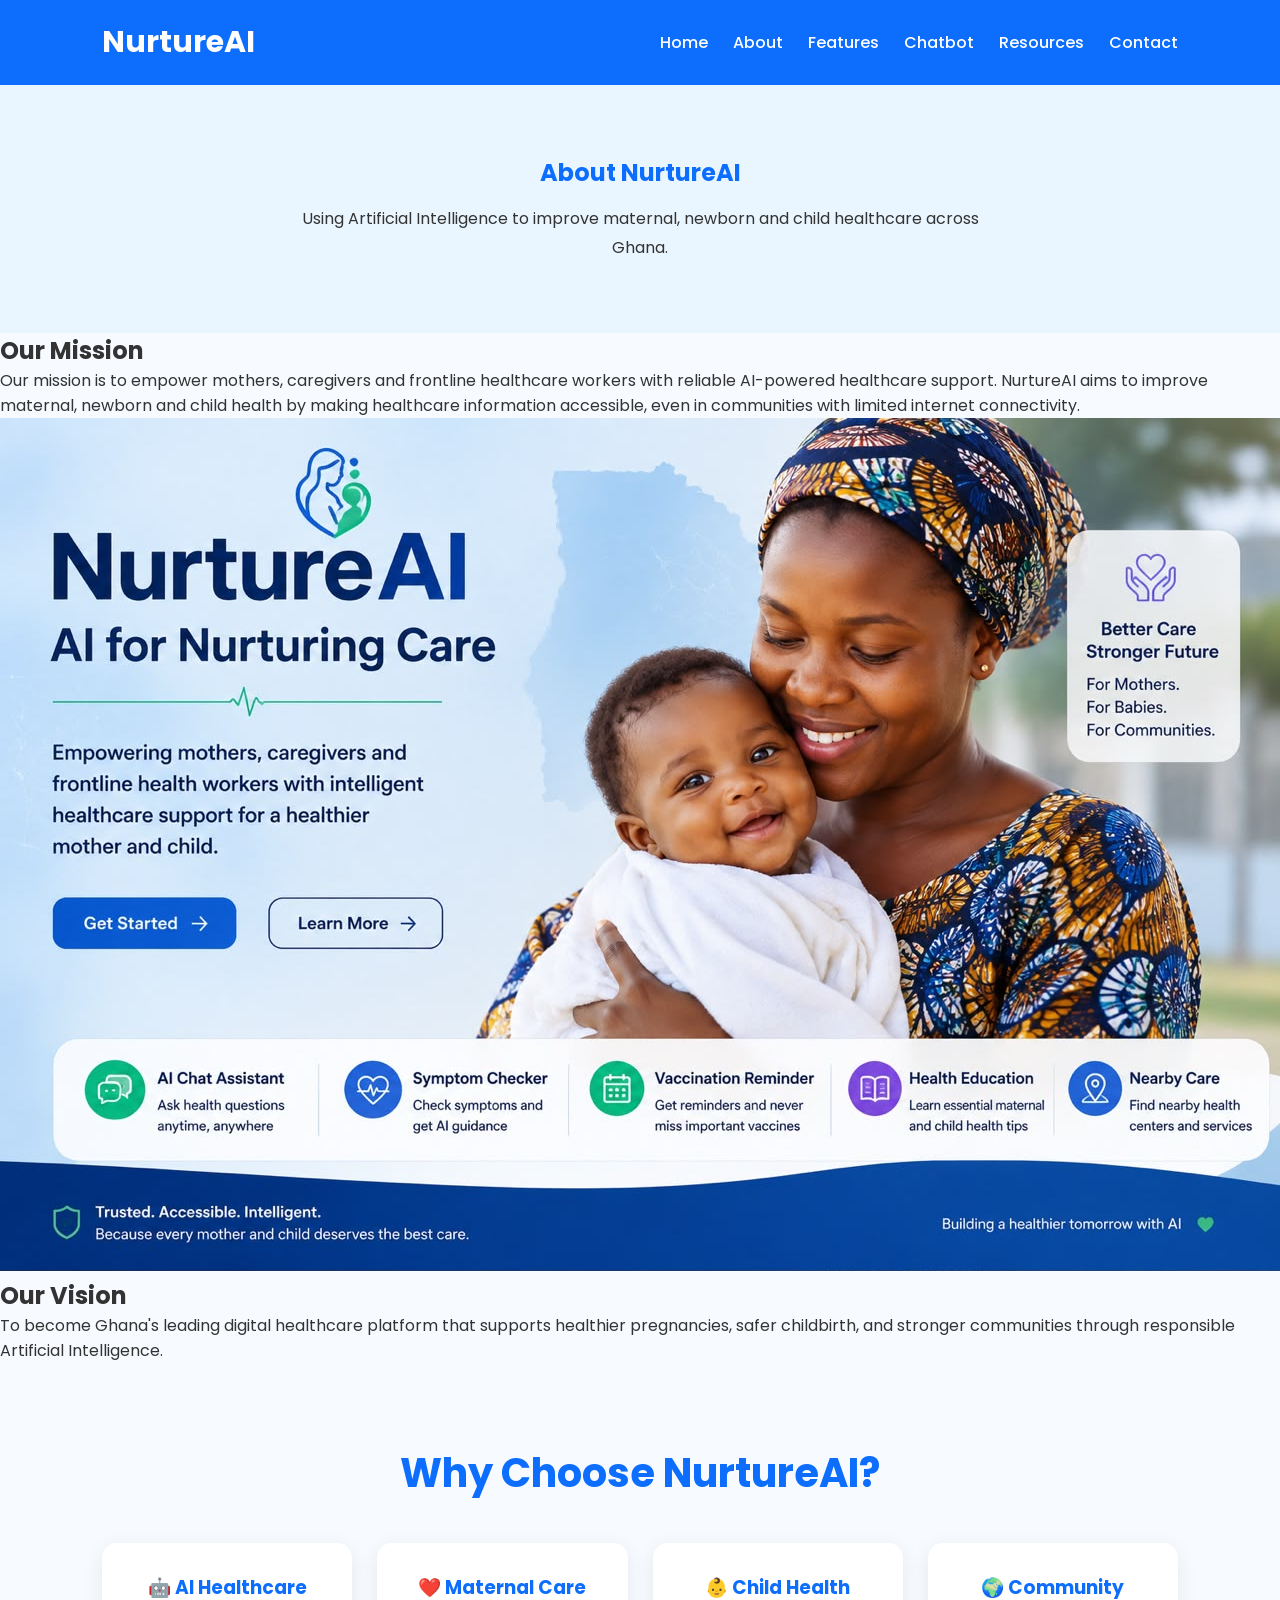
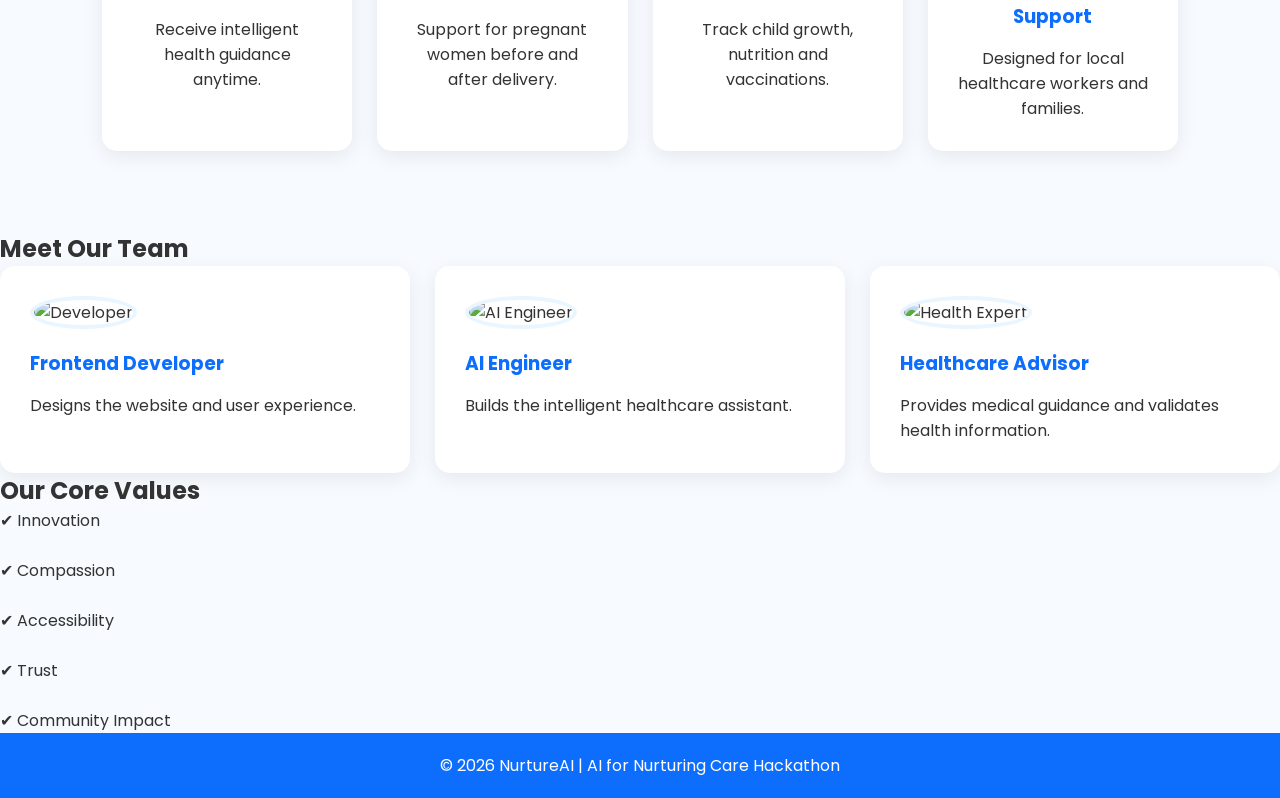
==== index.html @ 90b8b0dd "Added changes" ====
<!DOCTYPE html>
<html lang="en">
<head>
    <meta charset="UTF-8">
    <meta name="viewport" content="width=device-width, initial-scale=1.0">
    <title>About | NurtureAI</title>

    <link rel="stylesheet" href="src/style.css">

    <link href="https://fonts.googleapis.com/css2?family=Poppins:wght@300;400;500;600;700&display=swap" rel="stylesheet">
</head>
<body>

<!-- Navigation -->

<header>

<nav class="navbar">

<h2 class="logo">NurtureAI</h2>

<ul class="nav-links">

<li><a href="index.html">Home</a></li>

<li><a href="about.html">About</a></li>

<li><a href="features.html">Features</a></li>

<li><a href="chatbot.html">Chatbot</a></li>

<li><a href="resources.html">Resources</a></li>

<li><a href="contact.html">Contact</a></li>

</ul>

</nav>

</header>

<!-- About Hero -->

<section class="page-header">

<h1>About NurtureAI</h1>

<p>
Using Artificial Intelligence to improve maternal, newborn and child healthcare across Ghana.
</p>

</section>

<!-- Mission -->

<section class="about-section">

<div class="about-text">

<h2>Our Mission</h2>

<p>

Our mission is to empower mothers, caregivers and frontline healthcare workers with reliable AI-powered healthcare support. NurtureAI aims to improve maternal, newborn and child health by making healthcare information accessible, even in communities with limited internet connectivity.

</p>

</div>

<div class="about-image">

<img src="images/WhatsApp Image 2026-07-20 at 6.28.37 AM.jpeg" alt="Mother and Child">

</div>

</section>

<!-- Vision -->

<section class="vision">

<h2>Our Vision</h2>

<p>

To become Ghana's leading digital healthcare platform that supports healthier pregnancies, safer childbirth, and stronger communities through responsible Artificial Intelligence.

</p>

</section>

<!-- Why Choose Us -->

<section class="features">

<h2>Why Choose NurtureAI?</h2>

<div class="cards">

<div class="card">

<h3>🤖 AI Healthcare</h3>

<p>

Receive intelligent health guidance anytime.

</p>

</div>

<div class="card">

<h3>❤️ Maternal Care</h3>

<p>

Support for pregnant women before and after delivery.

</p>

</div>

<div class="card">

<h3>👶 Child Health</h3>

<p>

Track child growth, nutrition and vaccinations.

</p>

</div>

<div class="card">

<h3>🌍 Community Support</h3>

<p>

Designed for local healthcare workers and families.

</p>

</div>

</div>

</section>

<!-- Team -->

<section class="team">

<h2>Meet Our Team</h2>

<div class="cards">

<div class="card">

<img src="" alt="Developer">

<h3>Frontend Developer</h3>

<p>

Designs the website and user experience.

</p>

</div>

<div class="card">

<img src="https://www.bing.com/images/search?view=detailV2&ccid=FNyYFHBV&id=0F99AB3AADC8ADB2030F560928BC452201100017&thid=OIP.FNyYFHBVsvAvljDUfpL-tAHaEO&mediaurl=https%3a%2f%2fwww.unite.ai%2fwp-content%2fuploads%2f2024%2f06%2fAI-Powered-Nursing.webp&cdnurl=https%3a%2f%2fth.bing.com%2fth%2fid%2fR.14dc98147055b2f02f9630d47e92feb4%3frik%3dFwAQASJFvCgJVg%26pid%3dImgRaw%26r%3d0&exph=1024&expw=1792&q=ai+engineer+healthcare&FORM=IRPRST&ck=BD6B82BA70E4E9B3D295F89E0765CD13&selectedIndex=6&itb=0" alt="AI Engineer">

<h3>AI Engineer</h3>

<p>

Builds the intelligent healthcare assistant.

</p>

</div>

<div class="card">

<img src="https://www.bing.com/images/search?view=detailV2&ccid=n5Lc4nn0&id=396B6CF4A0BA7ADDEF1F40DF42CCE9F536EE0CC7&thid=OIP.n5Lc4nn0mrzGhxLcD5w-VwHaE7&mediaurl=https%3a%2f%2fimg.freepik.com%2fpremium-photo%2fportraying-healthcare-expert-generative-ai_94628-9630.jpg&cdnurl=https%3a%2f%2fth.bing.com%2fth%2fid%2fR.9f92dce279f49abcc68712dc0f9c3e57%3frik%3dxwzuNvXpzELfQA%26pid%3dImgRaw%26r%3d0&exph=417&expw=626&q=healthcare+expert&FORM=IRPRST&ck=716ADE1155582107BFFACB94996918D9&selectedIndex=2&itb=0" alt="Health Expert">

<h3>Healthcare Advisor</h3>

<p>

Provides medical guidance and validates health information.

</p>

</div>

</div>

</section>

<!-- Values -->

<section class="vision">

<h2>Our Core Values</h2>

<p>

✔ Innovation<br><br>

✔ Compassion<br><br>

✔ Accessibility<br><br>

✔ Trust<br><br>

✔ Community Impact

</p>

</section>

<!-- Footer -->

<footer>

<p>

© 2026 NurtureAI | AI for Nurturing Care Hackathon

</p>

</footer>

</body>
</html>
---- src/style.css ----
/* Reset */

*{
    margin:0;
    padding:0;
    box-sizing:border-box;
}

body{

    font-family:'Poppins',sans-serif;
    background:#f7fbff;
    color:#333;
}

/* Navigation */

header{

    background:#0D6EFD;
    padding:20px 8%;
}

.navbar{

    display:flex;
    justify-content:space-between;
    align-items:center;
}

.logo{

    color:white;
    font-size:30px;
    font-weight:700;
}

.nav-links{

    display:flex;
    list-style:none;
}

.nav-links li{

    margin-left:25px;
}

.nav-links a{

    color:white;
    text-decoration:none;
    font-weight:500;
    transition:.3s;
}

.nav-links a:hover{

    color:#FFD54F;
}

/* Hero */

.hero{

    display:flex;
    justify-content:space-between;
    align-items:center;

    padding:80px 8%;

    flex-wrap:wrap;
}

.hero-text{

    flex:1;
}

.hero-text h1{

    font-size:50px;
    color:#0D6EFD;

    margin-bottom:20px;
}

.hero-text p{

    font-size:18px;

    line-height:1.8;

    margin-bottom:30px;
}

.btn{

    display:inline-block;

    background:#0D6EFD;

    color:white;

    padding:15px 35px;

    border-radius:8px;

    text-decoration:none;

    transition:.3s;
}

.btn:hover{

    background:#0056d6;
}

.hero-image{

    flex:1;

    text-align:center;
}

.hero-image img{

    width:90%;

    max-width:500px;
}

/* Features */

.features{

    padding:80px 8%;
    text-align:center;
}

.features h2{

    font-size:40px;

    color:#0D6EFD;

    margin-bottom:40px;
}

.cards{

    display:grid;

    grid-template-columns:repeat(auto-fit,minmax(250px,1fr));

    gap:25px;
}

.card{

    background:white;

    padding:30px;

    border-radius:15px;

    box-shadow:0 5px 20px rgba(0,0,0,.08);

    transition:.3s;
}

.card:hover{

    transform:translateY(-8px);
}

.card h3{

    margin-bottom:15px;

    color:#0D6EFD;
}

/* About */

.about{

    padding:80px 8%;

    text-align:center;

    background:#EAF6FF;
}
.about-image{
    flex:10;
    text-align: center;
}



.about h2{

    color:#0D6EFD;

    margin-bottom:20px;
}

.about p{

    max-width:800px;

    margin:auto;

    line-height:1.8;
}

/* Footer */

footer{

    background:#0D6EFD;

    color:white;

    text-align:center;

    padding:20px;
}

/* Responsive */

@media(max-width:768px){

.hero{

flex-direction:column;

text-align:center;

}

.hero-text{

margin-bottom:40px;

}

.hero-text h1{

font-size:36px;

}

.navbar{

flex-direction:column;

}

.nav-links{

margin-top:20px;

flex-direction:column;

text-align:center;

}

.nav-links li{

margin:10px 0;

}

}



/* Page Header */

.page-header{
    text-align:center;
    padding:70px 10%;
    background:#EAF6FF;
}

.page-header h1,
.page-header h2{
    color:#0D6EFD;
    margin-bottom:15px;
}

.page-header p{
    max-width:700px;
    margin:auto;
    line-height:1.8;
}

/* Feature Images */

.card img{
    width:90px;
    height:90px;
    object-fit:cover;
    border-radius:50%;
    margin-bottom:20px;
    border:4px solid #EAF6FF;
}


/* Chatbot */

.chat-container{

width:80%;
max-width:700px;
margin:40px auto;
text-align:center;

}

.chat-image{
    flex: 10;
    text-align: center;
}

#chatbox{

height:300px;
border:1px solid #ddd;
padding:20px;
overflow-y:auto;
background:#f7fbff;
border-radius:10px;

}

.bot{

background:#EAF6FF;
padding:10px;
border-radius:8px;
margin-bottom:15px;

}

.user{

background:#0D6EFD;
color:white;
padding:10px;
border-radius:8px;
margin:15px 0;

}

.input-area{

display:flex;
margin-top:20px;

}

.input-area input{

flex:1;
padding:12px;
font-size:16px;

}

.input-area button{

padding:12px 20px;
background:#0D6EFD;
color:white;
border:none;
cursor:pointer;

}


/* Resources Page */

.resources{

padding:60px 8%;

text-align:center;

}

.resources h1{

color:#0D6EFD;

margin-bottom:15px;

}

.resources p{

margin-bottom:40px;

}

.resource-cards{

display:grid;

grid-template-columns:repeat(auto-fit,minmax(250px,1fr));

gap:25px;

}

.resource-card{

background:white;

padding:25px;

border-radius:15px;

box-shadow:0 5px 15px rgba(0,0,0,0.1);

transition:0.3s;

}

.resource-card:hover{

transform:translateY(-8px);

}

.resource-card img{

width:90px;

height:90px;

border-radius:50%;

margin-bottom:15px;

object-fit:cover;

}

.resource-card h3{

color:#0D6EFD;

margin-bottom:10px;

}

.resource-card p{

line-height:1.6;

}



/* Symptom Checker */

.checker{

width:80%;
max-width:700px;
margin:40px auto;
padding:30px;

background:#ffffff;

border-radius:10px;

box-shadow:0 0 10px rgba(0,0,0,.1);

}

.checker h1{

text-align:center;

color:#0D6EFD;

margin-bottom:20px;

}

.checker p{

text-align:center;

margin-bottom:20px;

}

.checker label{

display:block;

margin:15px 0;

font-size:18px;

}

.checker button{

padding:12px 25px;

background:#0D6EFD;

color:white;

border:none;

border-radius:6px;

cursor:pointer;

font-size:16px;

}

.checker button:hover{

background:#0056d6;

}

#result{

margin-top:30px;

color:#28A745;

text-align:center;

}


/* Contact Page */

.contact{

width:80%;

max-width:700px;

margin:50px auto;

text-align:center;

}

.contact h1{

color:#0D6EFD;

margin-bottom:10px;

}

.contact p{

margin-bottom:25px;

}

.contact form{

display:flex;

flex-direction:column;

gap:15px;

}

.contact input,
.contact textarea{

padding:15px;

border:1px solid #ccc;

border-radius:8px;

font-size:16px;

font-family:Poppins,sans-serif;

}

.contact button{

padding:15px;

background:#0D6EFD;

color:white;

border:none;

border-radius:8px;

font-size:18px;

cursor:pointer;

transition:0.3s;

}

.contact button:hover{

background:#0056d6;

}

.contact-info{

margin-top:40px;

background:#EAF6FF;

padding:25px;

border-radius:10px;

}

.contact-info h2{

color:#0D6EFD;

margin-bottom:15px;

}

.contact-info p{

margin:10px 0;

}


/* Login Page */

.login{

width:90%;
max-width:400px;

margin:60px auto;

background:white;

padding:40px;

border-radius:15px;

box-shadow:0 5px 15px rgba(0,0,0,.1);

text-align:center;

}

.login h1{

color:#0D6EFD;

margin-bottom:10px;

}

.login p{

margin-bottom:20px;

}

.login form{

display:flex;

flex-direction:column;

gap:15px;

}

.login input{

padding:14px;

border:1px solid #ccc;

border-radius:8px;

font-size:16px;

}

.login button{

padding:14px;

background:#0D6EFD;

color:white;

border:none;

border-radius:8px;

font-size:17px;

cursor:pointer;

transition:0.3s;

}

.login button:hover{

background:#0056d6;

}

.signup-link{

margin-top:20px;

}

.signup-link a{

color:#0D6EFD;

text-decoration:none;

font-weight:bold;

}
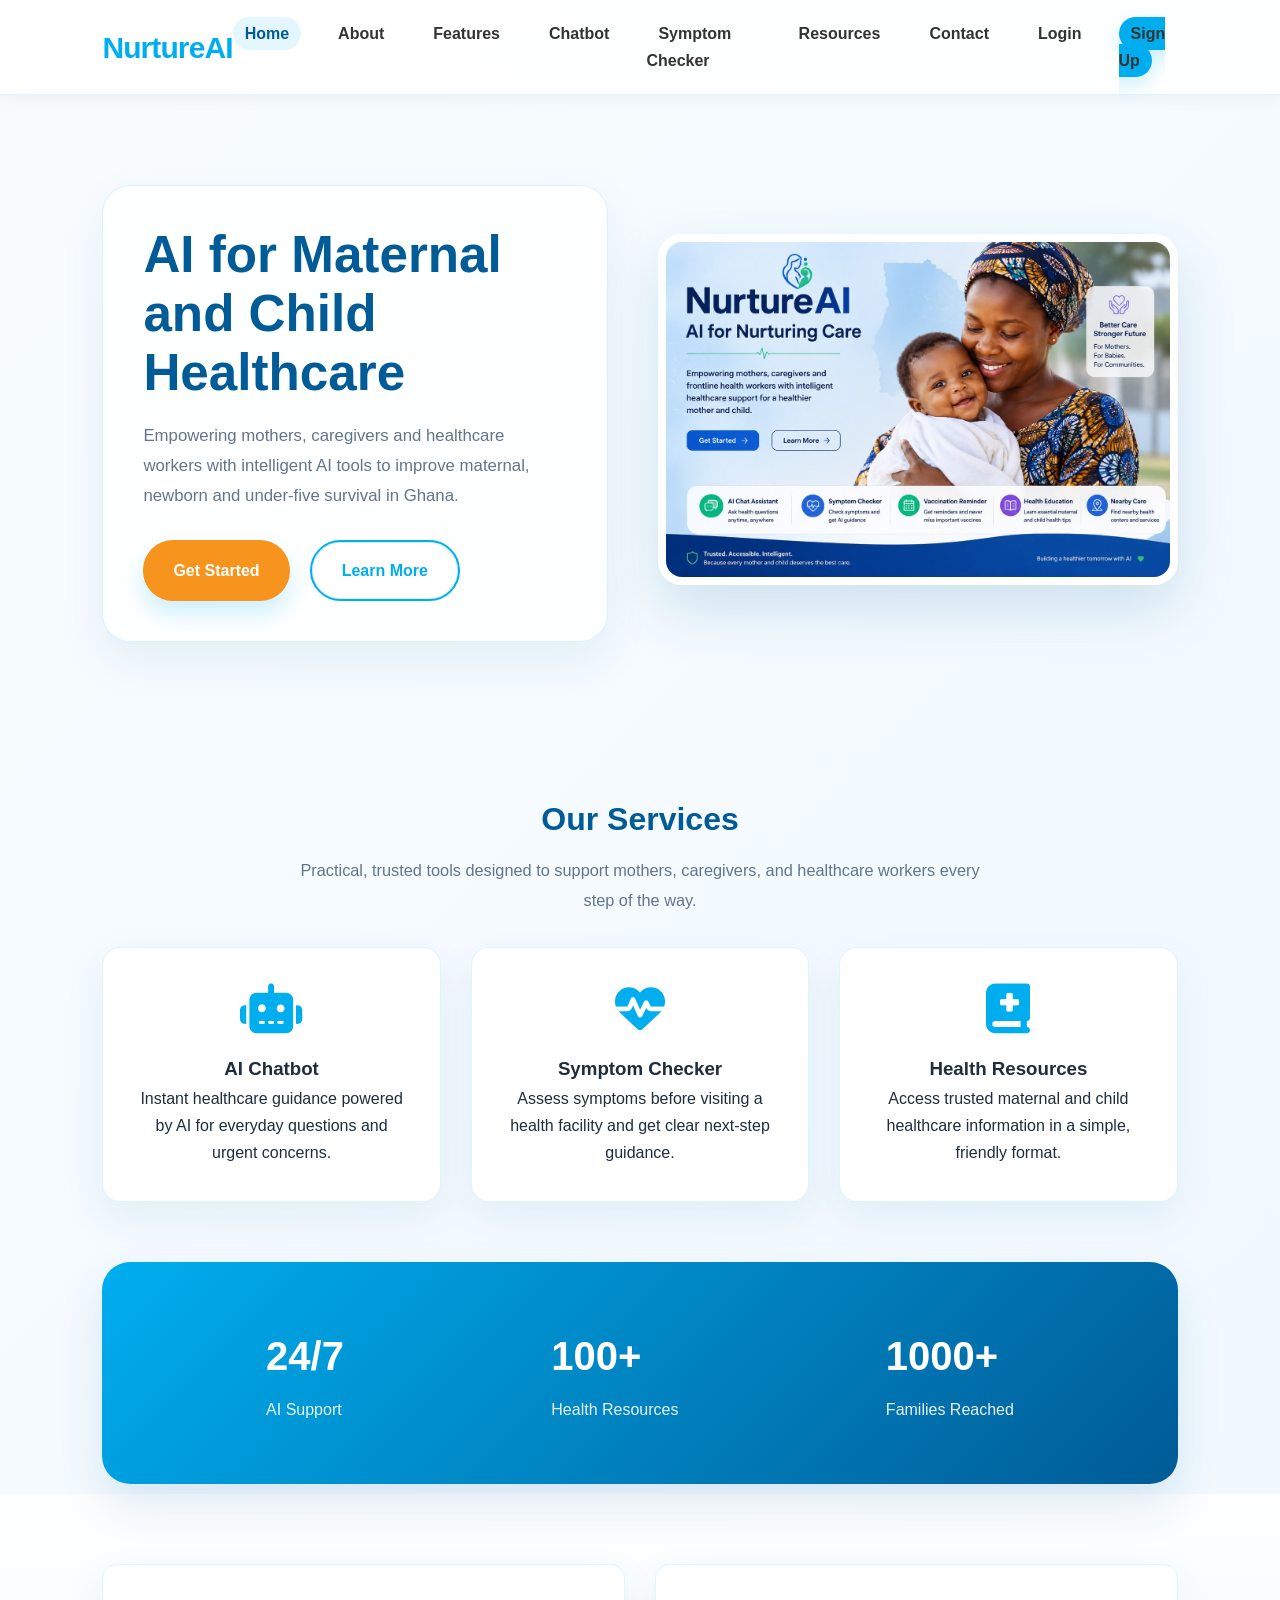
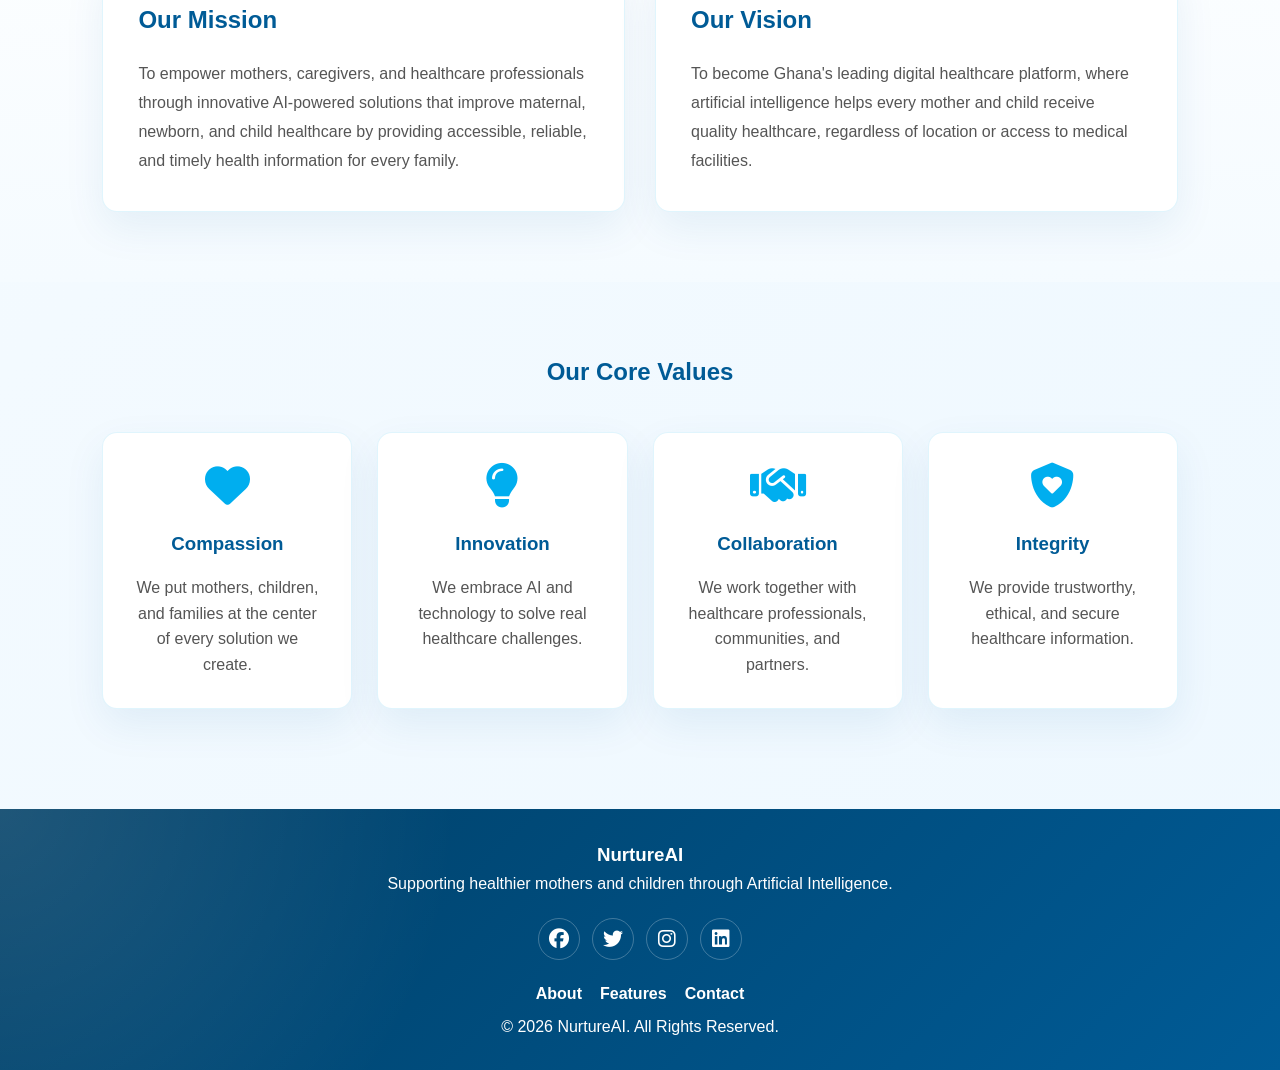
==== commit 85f3f757: "Added index.html" ====
--- a/index.html
+++ b/index.html
@@ -1,241 +1,198 @@
 <!DOCTYPE html>
 <html lang="en">
+
 <head>
     <meta charset="UTF-8">
     <meta name="viewport" content="width=device-width, initial-scale=1.0">
-    <title>About | NurtureAI</title>
+    <title>NurtureAI | Home</title>
 
     <link rel="stylesheet" href="src/style.css">
 
-    <link href="https://fonts.googleapis.com/css2?family=Poppins:wght@300;400;500;600;700&display=swap" rel="stylesheet">
+    <link rel="stylesheet" href="https://cdnjs.cloudflare.com/ajax/libs/font-awesome/6.5.2/css/all.min.css">
 </head>
+
 <body>
 
-<!-- Navigation -->
+    <header>
+        <nav class="navbar">
+            <div class="logo">NurtureAI</div>
 
-<header>
+            <button class="menu-toggle" aria-label="Toggle navigation">
+                <span></span>
+                <span></span>
+                <span></span>
+            </button>
 
-<nav class="navbar">
+            <ul class="nav-links">
+                <li><a href="index.html" class="active">Home</a></li>
+                <li><a href="pages/about.html">About</a></li>
+                <li><a href="pages/features.html">Features</a></li>
+                <li><a href="pages/chatbot.html">Chatbot</a></li>
+                <li><a href="pages/symptom-checker.html">Symptom Checker</a></li>
+                <li><a href="pages/resources.html">Resources</a></li>
+                <li><a href="pages/contact.html">Contact</a></li>
+                <li><a href="pages/login.html">Login</a></li>
+                <li><a href="pages/signup.html" class="signup-btn">Sign Up</a></li>
+            </ul>
+        </nav>
+    </header>
 
-<h2 class="logo">NurtureAI</h2>
+    <section class="hero">
 
-<ul class="nav-links">
+        <div class="hero-text">
 
-<li><a href="index.html">Home</a></li>
+            <h1>AI for Maternal and Child Healthcare</h1>
 
-<li><a href="about.html">About</a></li>
+            <p>
+                Empowering mothers, caregivers and healthcare workers with intelligent
+                AI tools to improve maternal, newborn and under-five survival in Ghana.
+            </p>
 
-<li><a href="features.html">Features</a></li>
+            <div class="buttons">
+                <a href="pages/signup.html" class="btn">Get Started</a>
 
-<li><a href="chatbot.html">Chatbot</a></li>
+                <a href="pages/about.html" class="btn-outline">Learn More</a>
+            </div>
 
-<li><a href="resources.html">Resources</a></li>
+        </div>
 
-<li><a href="contact.html">Contact</a></li>
+        <div class="hero-image">
+            <img src="images/WhatsApp Image 2026-07-20 at 6.28.37 AM.jpeg" alt="Mother and Baby">
+        </div>
 
-</ul>
+    </section>
 
-</nav>
+    <section class="features">
 
-</header>
+        <h2>Our Services</h2>
+        <p class="section-intro">Practical, trusted tools designed to support mothers, caregivers, and healthcare
+            workers every step of the way.</p>
 
-<!-- About Hero -->
+        <div class="feature-grid">
 
-<section class="page-header">
+            <div class="card">
+                <i class="fas fa-robot"></i>
+                <h3>AI Chatbot</h3>
+                <p>Instant healthcare guidance powered by AI for everyday questions and urgent concerns.</p>
+            </div>
 
-<h1>About NurtureAI</h1>
+            <div class="card">
+                <i class="fas fa-heartbeat"></i>
+                <h3>Symptom Checker</h3>
+                <p>Assess symptoms before visiting a health facility and get clear next-step guidance.</p>
+            </div>
 
-<p>
-Using Artificial Intelligence to improve maternal, newborn and child healthcare across Ghana.
-</p>
+            <div class="card">
+                <i class="fas fa-book-medical"></i>
+                <h3>Health Resources</h3>
+                <p>Access trusted maternal and child healthcare information in a simple, friendly format.</p>
+            </div>
 
-</section>
+        </div>
 
-<!-- Mission -->
+    </section>
 
-<section class="about-section">
+    <section class="statistics">
 
-<div class="about-text">
+        <div class="stat">
+            <h2>24/7</h2>
+            <p>AI Support</p>
+        </div>
 
-<h2>Our Mission</h2>
+        <div class="stat">
+            <h2>100+</h2>
+            <p>Health Resources</p>
+        </div>
 
-<p>
+        <div class="stat">
+            <h2>1000+</h2>
+            <p>Families Reached</p>
+        </div>
 
-Our mission is to empower mothers, caregivers and frontline healthcare workers with reliable AI-powered healthcare support. NurtureAI aims to improve maternal, newborn and child health by making healthcare information accessible, even in communities with limited internet connectivity.
+    </section>
 
-</p>
+    <!-- Mission, Vision & Core Values -->
 
-</div>
+    <section class="about-section">
 
-<div class="about-image">
+        <div class="about-card">
+            <h2>Our Mission</h2>
+            <p>
+                To empower mothers, caregivers, and healthcare professionals through
+                innovative AI-powered solutions that improve maternal, newborn, and
+                child healthcare by providing accessible, reliable, and timely health
+                information for every family.
+            </p>
+        </div>
 
-<img src="images/WhatsApp Image 2026-07-20 at 6.28.37 AM.jpeg" alt="Mother and Child">
+        <div class="about-card">
+            <h2>Our Vision</h2>
+            <p>
+                To become Ghana's leading digital healthcare platform, where artificial
+                intelligence helps every mother and child receive quality healthcare,
+                regardless of location or access to medical facilities.
+            </p>
+        </div>
 
-</div>
+    </section>
 
-</section>
+    <section class="values">
 
-<!-- Vision -->
+        <h2>Our Core Values</h2>
 
-<section class="vision">
+        <div class="value-container">
 
-<h2>Our Vision</h2>
+            <div class="value-card">
+                <i class="fas fa-heart"></i>
+                <h3>Compassion</h3>
+                <p>We put mothers, children, and families at the center of every solution we create.</p>
+            </div>
 
-<p>
+            <div class="value-card">
+                <i class="fas fa-lightbulb"></i>
+                <h3>Innovation</h3>
+                <p>We embrace AI and technology to solve real healthcare challenges.</p>
+            </div>
 
-To become Ghana's leading digital healthcare platform that supports healthier pregnancies, safer childbirth, and stronger communities through responsible Artificial Intelligence.
+            <div class="value-card">
+                <i class="fas fa-handshake"></i>
+                <h3>Collaboration</h3>
+                <p>We work together with healthcare professionals, communities, and partners.</p>
+            </div>
 
-</p>
+            <div class="value-card">
+                <i class="fas fa-shield-heart"></i>
+                <h3>Integrity</h3>
+                <p>We provide trustworthy, ethical, and secure healthcare information.</p>
+            </div>
 
-</section>
+        </div>
 
-<!-- Why Choose Us -->
+    </section>
 
-<section class="features">
+    <footer>
 
-<h2>Why Choose NurtureAI?</h2>
+        <h3>NurtureAI</h3>
 
-<div class="cards">
+        <p>Supporting healthier mothers and children through Artificial Intelligence.</p>
 
-<div class="card">
+        <div class="socials">
+            <a href="https://www.facebook.com/nurtureai" target="_blank" rel="noopener noreferrer" aria-label="Visit NurtureAI on Facebook"><i class="fab fa-facebook"></i></a>
+            <a href="https://x.com/nurtureai" target="_blank" rel="noopener noreferrer" aria-label="Visit NurtureAI on X"><i class="fab fa-twitter"></i></a>
+            <a href="https://www.instagram.com/nurtureai" target="_blank" rel="noopener noreferrer" aria-label="Visit NurtureAI on Instagram"><i class="fab fa-instagram"></i></a>
+            <a href="https://www.linkedin.com/company/nurtureai" target="_blank" rel="noopener noreferrer" aria-label="Visit NurtureAI on LinkedIn"><i class="fab fa-linkedin"></i></a>
+        </div>
 
-<h3>🤖 AI Healthcare</h3>
+        <div class="footer-links">
+            <a href="pages/about.html">About</a>
+            <a href="pages/features.html">Features</a>
+            <a href="pages/contact.html">Contact</a>
+        </div>
 
-<p>
+        <p>&copy; 2026 NurtureAI. All Rights Reserved.</p>
 
-Receive intelligent health guidance anytime.
-
-</p>
-
-</div>
-
-<div class="card">
-
-<h3>❤️ Maternal Care</h3>
-
-<p>
-
-Support for pregnant women before and after delivery.
-
-</p>
-
-</div>
-
-<div class="card">
-
-<h3>👶 Child Health</h3>
-
-<p>
-
-Track child growth, nutrition and vaccinations.
-
-</p>
-
-</div>
-
-<div class="card">
-
-<h3>🌍 Community Support</h3>
-
-<p>
-
-Designed for local healthcare workers and families.
-
-</p>
-
-</div>
-
-</div>
-
-</section>
-
-<!-- Team -->
-
-<section class="team">
-
-<h2>Meet Our Team</h2>
-
-<div class="cards">
-
-<div class="card">
-
-<img src="" alt="Developer">
-
-<h3>Frontend Developer</h3>
-
-<p>
-
-Designs the website and user experience.
-
-</p>
-
-</div>
-
-<div class="card">
-
-<img src="https://www.bing.com/images/search?view=detailV2&ccid=FNyYFHBV&id=0F99AB3AADC8ADB2030F560928BC452201100017&thid=OIP.FNyYFHBVsvAvljDUfpL-tAHaEO&mediaurl=https%3a%2f%2fwww.unite.ai%2fwp-content%2fuploads%2f2024%2f06%2fAI-Powered-Nursing.webp&cdnurl=https%3a%2f%2fth.bing.com%2fth%2fid%2fR.14dc98147055b2f02f9630d47e92feb4%3frik%3dFwAQASJFvCgJVg%26pid%3dImgRaw%26r%3d0&exph=1024&expw=1792&q=ai+engineer+healthcare&FORM=IRPRST&ck=BD6B82BA70E4E9B3D295F89E0765CD13&selectedIndex=6&itb=0" alt="AI Engineer">
-
-<h3>AI Engineer</h3>
-
-<p>
-
-Builds the intelligent healthcare assistant.
-
-</p>
-
-</div>
-
-<div class="card">
-
-<img src="https://www.bing.com/images/search?view=detailV2&ccid=n5Lc4nn0&id=396B6CF4A0BA7ADDEF1F40DF42CCE9F536EE0CC7&thid=OIP.n5Lc4nn0mrzGhxLcD5w-VwHaE7&mediaurl=https%3a%2f%2fimg.freepik.com%2fpremium-photo%2fportraying-healthcare-expert-generative-ai_94628-9630.jpg&cdnurl=https%3a%2f%2fth.bing.com%2fth%2fid%2fR.9f92dce279f49abcc68712dc0f9c3e57%3frik%3dxwzuNvXpzELfQA%26pid%3dImgRaw%26r%3d0&exph=417&expw=626&q=healthcare+expert&FORM=IRPRST&ck=716ADE1155582107BFFACB94996918D9&selectedIndex=2&itb=0" alt="Health Expert">
-
-<h3>Healthcare Advisor</h3>
-
-<p>
-
-Provides medical guidance and validates health information.
-
-</p>
-
-</div>
-
-</div>
-
-</section>
-
-<!-- Values -->
-
-<section class="vision">
-
-<h2>Our Core Values</h2>
-
-<p>
-
-✔ Innovation<br><br>
-
-✔ Compassion<br><br>
-
-✔ Accessibility<br><br>
-
-✔ Trust<br><br>
-
-✔ Community Impact
-
-</p>
-
-</section>
-
-<!-- Footer -->
-
-<footer>
-
-<p>
-
-© 2026 NurtureAI | AI for Nurturing Care Hackathon
-
-</p>
-
-</footer>
+    </footer>
 
 </body>
+
 </html>
--- a/src/style.css
+++ b/src/style.css
@@ -1,751 +1,1681 @@
-/* Reset */
-
 *{
     margin:0;
     padding:0;
     box-sizing:border-box;
+    font-family:'Segoe UI', Tahoma, Geneva, Verdana, sans-serif;
 }
 
 body{
-
-    font-family:'Poppins',sans-serif;
-    background:#f7fbff;
-    color:#333;
-}
-
-/* Navigation */
-
-header{
-
-    background:#0D6EFD;
-    padding:20px 8%;
+    background:#f8fbff;
+    color:#23374d;
+    scroll-behavior:smooth;
+    line-height:1.7;
 }
 
 .navbar{
-
     display:flex;
     justify-content:space-between;
     align-items:center;
+    padding:20px 8%;
+    background:rgba(255,255,255,0.95);
+    box-shadow:0 2px 18px rgba(0,0,0,.06);
+    position:sticky;
+    top:0;
+    z-index:1000;
+    backdrop-filter:blur(8px);
 }
 
 .logo{
-
-    color:white;
     font-size:30px;
-    font-weight:700;
+    font-weight:800;
+    color:#00AEEF;
+    letter-spacing:-0.03em;
 }
 
 .nav-links{
-
     display:flex;
     list-style:none;
-}
-
-.nav-links li{
-
-    margin-left:25px;
+    gap:25px;
 }
 
 .nav-links a{
-
+    text-decoration:none;
+    color:#333;
+    font-weight:600;
+    transition:.3s;
+}
+
+.nav-links a:hover,
+.active{
+    color:#00AEEF;
+}
+
+.signup-btn{
+    background:#00AEEF;
     color:white;
-    text-decoration:none;
-    font-weight:500;
-    transition:.3s;
-}
-
-.nav-links a:hover{
-
-    color:#FFD54F;
-}
-
-/* Hero */
+    padding:10px 20px;
+    border-radius:30px;
+}
 
 .hero{
-
     display:flex;
     justify-content:space-between;
     align-items:center;
-
+    padding:90px 8% 80px;
+    gap:45px;
+}
+
+.hero-text{
+    width:55%;
+    background:rgba(255,255,255,0.9);
+    border:1px solid rgba(0,174,239,0.12);
+    padding:40px;
+    border-radius:28px;
+    box-shadow:0 20px 45px rgba(0,91,150,0.08);
+}
+
+.hero-text h1{
+    font-size:clamp(2.2rem, 4vw, 3.4rem);
+    color:#005B96;
+    font-weight:800;
+    line-height:1.15;
+    margin-bottom:18px;
+}
+
+.hero-text p{
+    font-size:1.08rem;
+    color:#5f6f83;
+    line-height:1.8;
+    margin-bottom:28px;
+}
+
+.buttons{
+    display:flex;
+    gap:20px;
+}
+
+.btn{
+    background:#00AEEF;
+    color:white;
+    text-decoration:none;
+    padding:15px 30px;
+    border-radius:999px;
+    font-weight:700;
+    box-shadow:0 12px 24px rgba(0,174,239,0.2);
+}
+
+.btn-outline{
+    border:2px solid #00AEEF;
+    color:#00AEEF;
+    text-decoration:none;
+    padding:15px 30px;
+    border-radius:999px;
+    font-weight:700;
+    background:white;
+}
+
+.hero-image img{
+    width:500px;
+    border-radius:24px;
+    box-shadow:0 20px 45px rgba(0,91,150,0.16);
+    border:8px solid white;
+}
+
+.features{
+    padding:70px 8%;
+    text-align:center;
+}
+
+.features h2{
+    color:#005B96;
+    margin-bottom:10px;
+    font-size:2rem;
+}
+
+.section-intro {
+    color:#64748b;
+    max-width:700px;
+    margin:0 auto 32px;
+    line-height:1.8;
+    font-size:1.02rem;
+}
+
+.feature-grid{
+    display:grid;
+    grid-template-columns:repeat(3,1fr);
+    gap:30px;
+}
+
+.card{
+    background:white;
+    padding:35px;
+    border-radius:18px;
+    box-shadow:0 10px 24px rgba(0,0,0,.06);
+    transition:.3s;
+    border:1px solid rgba(0,174,239,0.08);
+}
+
+.card:hover{
+    transform:translateY(-10px);
+}
+
+.card i{
+    font-size:50px;
+    color:#00AEEF;
+    margin-bottom:20px;
+}
+
+.statistics{
+    background:linear-gradient(135deg,#00AEEF 0%,#005B96 100%);
+    color:white;
+    display:flex;
+    justify-content:space-around;
+    padding:60px;
+    margin:0 6%;
+    border-radius:24px;
+    box-shadow:0 20px 40px rgba(0,91,150,0.14);
+}
+
+.stat h2{
+    font-size:40px;
+    margin-bottom:6px;
+}
+
+.stat p{
+    color:rgba(255,255,255,0.9);
+}
+
+
+/* Mission & Vision */
+
+.about-section{
+    display:flex;
+    gap:30px;
+    padding:70px 8%;
+    background:#f5fbff;
+}
+
+.about-card{
+    flex:1;
+    background:#fff;
+    padding:35px;
+    border-radius:15px;
+    box-shadow:0 5px 15px rgba(0,0,0,.1);
+}
+
+.about-card h2{
+    color:#005B96;
+    margin-bottom:20px;
+}
+
+.about-card p{
+    line-height:1.8;
+    color:#555;
+}
+
+/* Core Values */
+
+.values{
+    padding:70px 8%;
+    text-align:center;
+}
+
+.values h2{
+    color:#005B96;
+    margin-bottom:40px;
+}
+
+.value-container{
+    display:grid;
+    grid-template-columns:repeat(4,1fr);
+    gap:25px;
+}
+
+.value-card{
+    background:#fff;
+    padding:30px;
+    border-radius:15px;
+    box-shadow:0 5px 15px rgba(0,0,0,.1);
+    transition:.3s;
+}
+
+.value-card:hover{
+    transform:translateY(-10px);
+}
+
+.value-card i{
+    font-size:45px;
+    color:#00AEEF;
+    margin-bottom:20px;
+}
+
+.value-card h3{
+    color:#005B96;
+    margin-bottom:15px;
+}
+
+.value-card p{
+    color:#555;
+    line-height:1.6;
+}
+
+@media(max-width:768px){
+
+.about-section{
+    flex-direction:column;
+}
+
+.value-container{
+    grid-template-columns:1fr;
+}
+
+}
+
+footer{
+    background:linear-gradient(135deg,#003f66 0%,#005B96 100%);
+    color:white;
+    text-align:center;
+    padding:40px;
+    margin-top:30px;
+}
+
+.socials{
+    display:flex;
+    justify-content:center;
+    flex-wrap:wrap;
+    gap:12px;
+    margin:20px 0;
+}
+
+.socials a{
+    display:inline-flex;
+    align-items:center;
+    justify-content:center;
+    width:42px;
+    height:42px;
+    color:white;
+    text-decoration:none;
+    border:1px solid rgba(255,255,255,0.25);
+    border-radius:50%;
+    transition:transform 0.2s ease, background-color 0.2s ease;
+}
+
+.socials a:hover{
+    transform:translateY(-2px);
+    background-color:rgba(255,255,255,0.15);
+}
+
+.socials i{
+    margin:0;
+    font-size:20px;
+}
+
+.footer-links {
+    display:flex;
+    justify-content:center;
+    gap:18px;
+    margin:12px 0 6px;
+}
+
+.footer-links a {
+    color:white;
+    text-decoration:none;
+    font-weight:600;
+}
+
+@media(max-width:768px){
+
+.hero{
+    flex-direction:column;
+    text-align:center;
+}
+
+.hero-text{
+    width:100%;
+}
+
+.hero-image img{
+    width:100%;
+    margin-top:40px;
+}
+
+.feature-grid{
+    grid-template-columns:1fr;
+}
+
+.statistics{
+    flex-direction:column;
+    gap:30px;
+}
+
+.nav-links{
+    display:none;
+}
+
+}
+
+
+
+
+/* Mobile Navigation */
+.menu-toggle {
+    display: none;
+    flex-direction: column;
+    gap: 5px;
+    background: transparent;
+    border: none;
+    cursor: pointer;
+}
+
+.menu-toggle span {
+    width: 24px;
+    height: 2px;
+    background: var(--primary-dark);
+    display: block;
+}
+
+@media (max-width: 900px) {
+    .navbar {
+        flex-wrap: wrap;
+        gap: 12px;
+    }
+
+    .menu-toggle {
+        display: flex;
+    }
+
+    .nav-links {
+        display: none;
+        width: 100%;
+        flex-direction: column;
+        padding-top: 10px;
+        gap: 10px;
+    }
+
+    .nav-links.open {
+        display: flex;
+    }
+}
+
+/* About Page */
+
+.page-hero{
+    background:#00AEEF;
+    color:#fff;
+    text-align:center;
+    padding:80px 10%;
+}
+
+.page-hero h1{
+    font-size:48px;
+    margin-bottom:20px;
+}
+
+.page-hero p{
+    font-size:20px;
+    max-width:700px;
+    margin:auto;
+}
+
+.about-content{
+    display:flex;
+    align-items:center;
+    gap:50px;
     padding:80px 8%;
-
-    flex-wrap:wrap;
-}
-
-.hero-text{
-
+}
+
+.about-image img{
+    width:450px;
+    border-radius:20px;
+    box-shadow:0 5px 15px rgba(0,0,0,.15);
+}
+
+.about-text{
     flex:1;
 }
 
-.hero-text h1{
-
-    font-size:50px;
-    color:#0D6EFD;
-
-    margin-bottom:20px;
-}
-
-.hero-text p{
-
-    font-size:18px;
-
+.about-text h2{
+    color:#005B96;
+    margin:20px 0 10px;
+}
+
+.about-text p{
     line-height:1.8;
-
-    margin-bottom:30px;
-}
-
-.btn{
-
-    display:inline-block;
-
-    background:#0D6EFD;
-
-    color:white;
-
-    padding:15px 35px;
-
-    border-radius:8px;
-
-    text-decoration:none;
-
-    transition:.3s;
-}
-
-.btn:hover{
-
-    background:#0056d6;
-}
-
-.hero-image{
-
-    flex:1;
-
-    text-align:center;
-}
-
-.hero-image img{
-
-    width:90%;
-
-    max-width:500px;
-}
-
-/* Features */
-
-.features{
-
+    color:#555;
+}
+
+.core-values{
+    background:#f5fbff;
     padding:80px 8%;
     text-align:center;
 }
 
-.features h2{
-
+.core-values h2{
+    color:#005B96;
+    margin-bottom:40px;
+}
+
+.value-grid{
+    display:grid;
+    grid-template-columns:repeat(4,1fr);
+    gap:25px;
+}
+
+.value-box{
+    background:#fff;
+    padding:30px;
+    border-radius:15px;
+    box-shadow:0 5px 15px rgba(0,0,0,.1);
+}
+
+.value-box i{
+    font-size:45px;
+    color:#00AEEF;
+    margin-bottom:20px;
+}
+
+.why-us{
+    padding:80px 8%;
+    text-align:center;
+}
+
+.why-us h2{
+    color:#005B96;
+    margin-bottom:40px;
+}
+
+.why-grid{
+    display:grid;
+    grid-template-columns:repeat(3,1fr);
+    gap:25px;
+}
+
+.why-card{
+    background:#fff;
+    padding:30px;
+    border-radius:15px;
+    box-shadow:0 5px 15px rgba(0,0,0,.1);
+}
+
+@media(max-width:768px){
+
+.about-content{
+    flex-direction:column;
+}
+
+.about-image img{
+    width:100%;
+}
+
+.value-grid,
+.why-grid{
+    grid-template-columns:1fr;
+}
+
+.page-hero h1{
+    font-size:36px;
+}
+
+}
+
+/* Meet Our Team */
+
+.team{
+    padding:80px 8%;
+    background:#f8fbff;
+    text-align:center;
+}
+
+.team h2{
+    color:#005B96;
     font-size:40px;
-
-    color:#0D6EFD;
-
+    margin-bottom:15px;
+}
+
+.team-intro{
+    max-width:750px;
+    margin:0 auto 50px;
+    color:#555;
+    line-height:1.8;
+}
+
+.team-grid{
+    display:grid;
+    grid-template-columns:repeat(4,1fr);
+    gap:30px;
+}
+
+.team-card{
+    background:#fff;
+    border-radius:18px;
+    padding:25px;
+    box-shadow:0 6px 18px rgba(0,0,0,.1);
+    transition:.3s ease;
+}
+
+.team-card:hover{
+    transform:translateY(-8px);
+}
+
+.team-card img{
+    width:120px;
+    height:120px;
+    border-radius:50%;
+    object-fit:cover;
+    margin-bottom:20px;
+    border:4px solid #00AEEF;
+}
+
+.team-card h3{
+    color:#005B96;
+    margin-bottom:10px;
+}
+
+.team-card p{
+    color:#666;
+    line-height:1.6;
+    font-size:15px;
+}
+
+@media(max-width:768px){
+
+.team-grid{
+    grid-template-columns:1fr;
+}
+
+}
+
+
+
+/* Features Page */
+
+.feature-page{
+    padding:80px 8%;
+    display:grid;
+    grid-template-columns:repeat(3,1fr);
+    gap:30px;
+}
+
+.feature-card{
+    background:#fff;
+    padding:35px;
+    border-radius:15px;
+    text-align:center;
+    box-shadow:0 5px 15px rgba(0,0,0,.1);
+    transition:.3s;
+}
+
+.feature-card:hover{
+    transform:translateY(-10px);
+}
+
+.feature-card i{
+    font-size:50px;
+    color:#00AEEF;
+    margin-bottom:20px;
+}
+
+.feature-card h3{
+    color:#005B96;
+    margin-bottom:15px;
+}
+
+.feature-card p{
+    color:#555;
+    line-height:1.7;
+}
+
+.feature-benefits{
+    background:#f5fbff;
+    padding:80px 8%;
+    text-align:center;
+}
+
+.feature-benefits h2{
+    color:#005B96;
     margin-bottom:40px;
 }
 
-.cards{
-
+.benefit-grid{
     display:grid;
-
-    grid-template-columns:repeat(auto-fit,minmax(250px,1fr));
-
+    grid-template-columns:repeat(3,1fr);
     gap:25px;
 }
 
-.card{
-
-    background:white;
-
+.benefit-box{
+    background:#fff;
     padding:30px;
-
     border-radius:15px;
-
-    box-shadow:0 5px 20px rgba(0,0,0,.08);
-
+    box-shadow:0 5px 15px rgba(0,0,0,.1);
+}
+
+.benefit-box h3{
+    color:#005B96;
+    margin-bottom:15px;
+}
+
+.benefit-box p{
+    color:#555;
+    line-height:1.7;
+}
+
+@media(max-width:768px){
+
+.feature-page,
+.benefit-grid{
+    grid-template-columns:1fr;
+}
+
+}
+
+
+/* ===========================
+   CHATBOT PAGE
+=========================== */
+
+.chatbot-section{
+    padding:70px 8%;
+    display:flex;
+    justify-content:center;
+    background:#f8fbff;
+}
+
+.chat-container{
+    width:700px;
+    background:#fff;
+    border-radius:20px;
+    overflow:hidden;
+    box-shadow:0 8px 25px rgba(0,0,0,0.1);
+}
+
+.chat-header{
+    background:#00AEEF;
+    color:#fff;
+    padding:20px;
+    display:flex;
+    align-items:center;
+    gap:15px;
+}
+
+.chat-header i{
+    font-size:32px;
+}
+
+.chat-header h2{
+    font-size:24px;
+}
+
+.chat-box{
+    padding:30px;
+    height:450px;
+    overflow-y:auto;
+    background:#f5fbff;
+}
+
+.bot-message{
+    background:#e3f6ff;
+    padding:15px 20px;
+    border-radius:15px;
+    width:75%;
+    margin-bottom:20px;
+    line-height:1.7;
+}
+
+.user-message{
+    background:#00AEEF;
+    color:#fff;
+    padding:15px 20px;
+    border-radius:15px;
+    width:75%;
+    margin-left:auto;
+    margin-bottom:20px;
+    line-height:1.7;
+}
+
+.chat-input{
+    display:flex;
+    padding:20px;
+    background:#fff;
+    border-top:1px solid #ddd;
+}
+
+.chat-input input{
+    flex:1;
+    padding:15px;
+    border:1px solid #ccc;
+    border-radius:30px;
+    outline:none;
+    font-size:16px;
+}
+
+.chat-input button{
+    width:55px;
+    height:55px;
+    margin-left:15px;
+    border:none;
+    background:#00AEEF;
+    color:#fff;
+    border-radius:50%;
+    cursor:pointer;
     transition:.3s;
 }
 
-.card:hover{
-
-    transform:translateY(-8px);
-}
-
-.card h3{
-
+.chat-input button:hover{
+    background:#005B96;
+}
+
+.quick-questions{
+    padding:80px 8%;
+    text-align:center;
+}
+
+.quick-questions h2{
+    color:#005B96;
+    margin-bottom:35px;
+}
+
+.question-grid{
+    display:grid;
+    grid-template-columns:repeat(3,1fr);
+    gap:20px;
+}
+
+.question-grid button{
+    padding:18px;
+    border:none;
+    background:#fff;
+    border-radius:12px;
+    box-shadow:0 5px 15px rgba(0,0,0,.1);
+    cursor:pointer;
+    font-size:16px;
+    transition:.3s;
+}
+
+.question-grid button:hover{
+    background:#00AEEF;
+    color:#fff;
+}
+
+.chat-services{
+    padding:80px 8%;
+    background:#f5fbff;
+    text-align:center;
+}
+
+.chat-services h2{
+    color:#005B96;
+    margin-bottom:40px;
+}
+
+.service-grid{
+    display:grid;
+    grid-template-columns:repeat(3,1fr);
+    gap:30px;
+}
+
+.service-card{
+    background:#fff;
+    padding:35px;
+    border-radius:15px;
+    box-shadow:0 5px 15px rgba(0,0,0,.1);
+    transition:.3s;
+}
+
+.service-card:hover{
+    transform:translateY(-10px);
+}
+
+.service-card i{
+    font-size:50px;
+    color:#00AEEF;
+    margin-bottom:20px;
+}
+
+.service-card h3{
+    color:#005B96;
     margin-bottom:15px;
-
-    color:#0D6EFD;
-}
-
-/* About */
-
-.about{
-
-    padding:80px 8%;
-
+}
+
+.service-card p{
+    color:#555;
+    line-height:1.7;
+}
+
+.disclaimer{
+    padding:70px 8%;
     text-align:center;
-
-    background:#EAF6FF;
-}
-.about-image{
-    flex:10;
-    text-align: center;
-}
-
-
-
-.about h2{
-
-    color:#0D6EFD;
-
+    background:#fff8e6;
+}
+
+.disclaimer h2{
+    color:#d97706;
     margin-bottom:20px;
 }
 
-.about p{
-
+.disclaimer p{
     max-width:800px;
-
-    margin:auto;
-
-    line-height:1.8;
-}
-
-/* Footer */
-
-footer{
-
-    background:#0D6EFD;
-
-    color:white;
-
-    text-align:center;
-
-    padding:20px;
-}
-
-/* Responsive */
-
-@media(max-width:768px){
-
-.hero{
-
-flex-direction:column;
-
-text-align:center;
-
-}
-
-.hero-text{
-
-margin-bottom:40px;
-
-}
-
-.hero-text h1{
-
-font-size:36px;
-
-}
-
-.navbar{
-
-flex-direction:column;
-
-}
-
-.nav-links{
-
-margin-top:20px;
-
-flex-direction:column;
-
-text-align:center;
-
-}
-
-.nav-links li{
-
-margin:10px 0;
-
-}
-
-}
-
-
-
-/* Page Header */
-
-.page-header{
-    text-align:center;
-    padding:70px 10%;
-    background:#EAF6FF;
-}
-
-.page-header h1,
-.page-header h2{
-    color:#0D6EFD;
-    margin-bottom:15px;
-}
-
-.page-header p{
-    max-width:700px;
     margin:auto;
     line-height:1.8;
-}
-
-/* Feature Images */
-
-.card img{
-    width:90px;
-    height:90px;
-    object-fit:cover;
-    border-radius:50%;
-    margin-bottom:20px;
-    border:4px solid #EAF6FF;
-}
-
-
-/* Chatbot */
+    color:#555;
+}
+
+@media(max-width:768px){
 
 .chat-container{
-
-width:80%;
-max-width:700px;
-margin:40px auto;
-text-align:center;
-
-}
-
-.chat-image{
-    flex: 10;
+    width:100%;
+}
+
+.chat-box{
+    height:350px;
+}
+
+.question-grid,
+.service-grid{
+    grid-template-columns:1fr;
+}
+
+.bot-message,
+.user-message{
+    width:100%;
+}
+
+.chat-input{
+    flex-direction:column;
+}
+
+.chat-input button{
+    margin:15px 0 0;
+    width:100%;
+    border-radius:30px;
+}
+
+}
+
+/* =========================
+   SYMPTOM CHECKER PAGE
+========================= */
+
+.symptom-hero {
+    display: flex;
+    align-items: center;
+    justify-content: space-between;
+    padding: 80px 8%;
+    background: linear-gradient(to right, #ffffff, #eaf7ff);
+    gap: 40px;
+}
+
+
+.symptom-hero .hero-text {
+    width: 50%;
+}
+
+
+.symptom-hero h1 {
+    font-size: 45px;
+    color: #005B96;
+    margin-bottom: 20px;
+}
+
+
+.symptom-hero p {
+    font-size: 18px;
+    line-height: 1.7;
+    color: #555;
+    margin-bottom: 30px;
+}
+
+
+.btn {
+    background: #F7941D;
+    color: white;
+    padding: 14px 30px;
+    border-radius: 30px;
+    text-decoration: none;
+    font-weight: bold;
+}
+
+
+.btn:hover {
+    background: #005B96;
+}
+
+
+.hero-image img {
+    width: 420px;
+}
+
+
+
+/* Checker Section */
+
+.checker {
+    padding: 70px 8%;
+    background: #f8fcff;
     text-align: center;
 }
 
-#chatbox{
-
-height:300px;
-border:1px solid #ddd;
-padding:20px;
-overflow-y:auto;
-background:#f7fbff;
-border-radius:10px;
-
-}
-
-.bot{
-
-background:#EAF6FF;
-padding:10px;
-border-radius:8px;
-margin-bottom:15px;
-
-}
-
-.user{
-
-background:#0D6EFD;
-color:white;
-padding:10px;
-border-radius:8px;
-margin:15px 0;
-
-}
-
-.input-area{
-
-display:flex;
-margin-top:20px;
-
-}
-
-.input-area input{
-
-flex:1;
-padding:12px;
-font-size:16px;
-
-}
-
-.input-area button{
-
-padding:12px 20px;
-background:#0D6EFD;
-color:white;
-border:none;
-cursor:pointer;
-
-}
-
-
-/* Resources Page */
-
-.resources{
-
-padding:60px 8%;
-
-text-align:center;
-
-}
-
-.resources h1{
-
-color:#0D6EFD;
-
-margin-bottom:15px;
-
-}
-
-.resources p{
-
-margin-bottom:40px;
-
-}
-
-.resource-cards{
-
-display:grid;
-
-grid-template-columns:repeat(auto-fit,minmax(250px,1fr));
-
-gap:25px;
-
-}
-
-.resource-card{
-
-background:white;
-
-padding:25px;
-
-border-radius:15px;
-
-box-shadow:0 5px 15px rgba(0,0,0,0.1);
-
-transition:0.3s;
-
-}
-
-.resource-card:hover{
-
-transform:translateY(-8px);
-
-}
-
-.resource-card img{
-
-width:90px;
-
-height:90px;
-
-border-radius:50%;
-
-margin-bottom:15px;
-
-object-fit:cover;
-
-}
-
-.resource-card h3{
-
-color:#0D6EFD;
-
-margin-bottom:10px;
-
-}
-
-.resource-card p{
-
-line-height:1.6;
-
-}
-
-
-
-/* Symptom Checker */
-
-.checker{
-
-width:80%;
-max-width:700px;
-margin:40px auto;
-padding:30px;
-
-background:#ffffff;
-
-border-radius:10px;
-
-box-shadow:0 0 10px rgba(0,0,0,.1);
-
-}
-
-.checker h1{
-
-text-align:center;
-
-color:#0D6EFD;
-
-margin-bottom:20px;
-
-}
-
-.checker p{
-
-text-align:center;
-
-margin-bottom:20px;
-
-}
-
-.checker label{
-
-display:block;
-
-margin:15px 0;
-
-font-size:18px;
-
-}
-
-.checker button{
-
-padding:12px 25px;
-
-background:#0D6EFD;
-
-color:white;
-
-border:none;
-
-border-radius:6px;
-
-cursor:pointer;
-
-font-size:16px;
-
-}
-
-.checker button:hover{
-
-background:#0056d6;
-
-}
-
-#result{
-
-margin-top:30px;
-
-color:#28A745;
-
-text-align:center;
-
-}
-
-
-/* Contact Page */
-
-.contact{
-
-width:80%;
-
-max-width:700px;
-
-margin:50px auto;
-
-text-align:center;
-
-}
-
-.contact h1{
-
-color:#0D6EFD;
-
-margin-bottom:10px;
-
-}
-
-.contact p{
-
-margin-bottom:25px;
-
-}
-
-.contact form{
-
-display:flex;
-
-flex-direction:column;
-
-gap:15px;
-
-}
-
-.contact input,
-.contact textarea{
-
-padding:15px;
-
-border:1px solid #ccc;
-
-border-radius:8px;
-
-font-size:16px;
-
-font-family:Poppins,sans-serif;
-
-}
-
-.contact button{
-
-padding:15px;
-
-background:#0D6EFD;
-
-color:white;
-
-border:none;
-
-border-radius:8px;
-
-font-size:18px;
-
-cursor:pointer;
-
-transition:0.3s;
-
-}
-
-.contact button:hover{
-
-background:#0056d6;
-
-}
-
-.contact-info{
-
-margin-top:40px;
-
-background:#EAF6FF;
-
-padding:25px;
-
-border-radius:10px;
-
-}
-
-.contact-info h2{
-
-color:#0D6EFD;
-
-margin-bottom:15px;
-
-}
-
-.contact-info p{
-
-margin:10px 0;
-
-}
-
-
-/* Login Page */
-
-.login{
-
-width:90%;
-max-width:400px;
-
-margin:60px auto;
-
-background:white;
-
-padding:40px;
-
-border-radius:15px;
-
-box-shadow:0 5px 15px rgba(0,0,0,.1);
-
-text-align:center;
-
-}
-
-.login h1{
-
-color:#0D6EFD;
-
-margin-bottom:10px;
-
-}
-
-.login p{
-
-margin-bottom:20px;
-
-}
-
-.login form{
-
-display:flex;
-
-flex-direction:column;
-
-gap:15px;
-
-}
-
-.login input{
-
-padding:14px;
-
-border:1px solid #ccc;
-
-border-radius:8px;
-
-font-size:16px;
-
-}
-
-.login button{
-
-padding:14px;
-
-background:#0D6EFD;
-
-color:white;
-
-border:none;
-
-border-radius:8px;
-
-font-size:17px;
-
-cursor:pointer;
-
-transition:0.3s;
-
-}
-
-.login button:hover{
-
-background:#0056d6;
-
-}
-
-.signup-link{
-
-margin-top:20px;
-
-}
-
-.signup-link a{
-
-color:#0D6EFD;
-
-text-decoration:none;
-
-font-weight:bold;
-
-}+
+.checker h2 {
+    color: #005B96;
+    font-size: 35px;
+}
+
+
+.checker p {
+    color: #666;
+}
+
+
+
+.checker-box {
+    background: white;
+    max-width: 800px;
+    margin: 40px auto;
+    padding: 40px;
+    border-radius: 20px;
+    box-shadow: 0 5px 20px rgba(0,0,0,0.1);
+    text-align: left;
+}
+
+
+.checker-box label {
+    display: block;
+    font-weight: 600;
+    margin: 20px 0 10px;
+    color: #005B96;
+}
+
+
+
+.user-options {
+    display: flex;
+    gap: 15px;
+    flex-wrap: wrap;
+}
+
+
+.user-options button {
+    padding: 12px 20px;
+    border: 1px solid #00AEEF;
+    background: white;
+    color: #005B96;
+    border-radius: 25px;
+    cursor: pointer;
+}
+
+
+.user-options button:hover {
+    background: #00AEEF;
+    color: white;
+}
+
+
+
+input,
+select,
+textarea {
+
+    width: 100%;
+    padding: 14px;
+    border-radius: 10px;
+    border: 1px solid #ccc;
+    outline: none;
+    font-size: 15px;
+
+}
+
+
+textarea {
+
+    height: 130px;
+    resize: none;
+
+}
+
+
+
+.symptoms {
+
+    display: grid;
+    grid-template-columns: repeat(3,1fr);
+    gap: 15px;
+
+}
+
+
+.symptoms label {
+
+    background: #eaf7ff;
+    padding: 15px;
+    border-radius: 12px;
+    cursor: pointer;
+
+}
+
+
+
+.severity {
+
+    display: flex;
+    gap: 30px;
+
+}
+
+
+
+.check-btn {
+
+    margin-top: 30px;
+    width: 100%;
+    padding: 15px;
+    background: #1dd3f7;
+    border: none;
+    color: white;
+    font-size: 18px;
+    border-radius: 30px;
+    cursor: pointer;
+
+}
+
+
+.check-btn:hover {
+
+    background: #005B96;
+
+}
+
+
+
+/* Results Section */
+
+.results {
+
+    padding: 70px 8%;
+    text-align: center;
+
+}
+
+
+.results h2 {
+
+    color: #005B96;
+
+}
+
+
+
+.result-card {
+
+    background: #eaf7ff;
+    padding: 30px;
+    border-radius: 15px;
+    margin: 25px auto;
+    max-width: 700px;
+
+}
+
+
+
+.warning {
+
+    background: #ffe5e5;
+    color: #a00000;
+    padding: 25px;
+    border-radius: 15px;
+    max-width: 700px;
+    margin: auto;
+
+}
+
+
+
+/* Healthcare Facilities */
+
+.facilities {
+
+    padding: 70px 8%;
+    background: #f8fcff;
+    text-align: center;
+
+}
+
+
+.facility-card {
+
+    background: white;
+    max-width: 500px;
+    margin: 30px auto;
+    padding: 30px;
+    border-radius: 20px;
+    box-shadow: 0 5px 15px rgba(0,0,0,0.1);
+
+}
+
+
+
+.facility-card button {
+
+    background: #00AEEF;
+    color: white;
+    border: none;
+    padding: 12px 25px;
+    border-radius: 25px;
+
+}
+
+
+
+/* Footer */
+
+footer {
+
+    background: #005B96;
+    color: white;
+    text-align: center;
+    padding: 30px;
+
+}
+
+
+
+/* Responsive Design */
+
+@media(max-width: 900px){
+
+.symptom-hero{
+
+    flex-direction: column;
+    text-align: center;
+
+}
+
+
+.symptom-hero .hero-text{
+
+    width:100%;
+
+}
+
+
+.hero-image img{
+
+    width:300px;
+
+}
+
+
+.symptoms{
+
+    grid-template-columns: 1fr;
+
+}
+
+
+.user-options{
+
+    justify-content:center;
+
+}
+
+}
+
+:root {
+    --primary: #00AEEF;
+    --primary-dark: #005B96;
+    --accent: #F7941D;
+    --text: #1f2d3d;
+    --muted: #64748b;
+    --surface: #ffffff;
+    --surface-soft: #f5fbff;
+}
+
+body {
+    background: linear-gradient(135deg, #f8fcff 0%, #eef8ff 100%);
+    color: var(--text);
+    line-height: 1.7;
+}
+
+.navbar {
+    position: sticky;
+    top: 0;
+    z-index: 1000;
+    backdrop-filter: blur(12px);
+    background: rgba(255, 255, 255, 0.9);
+    border-bottom: 1px solid rgba(0, 174, 239, 0.12);
+}
+
+.logo {
+    letter-spacing: -0.03em;
+}
+
+.nav-links a {
+    padding: 8px 12px;
+    border-radius: 999px;
+}
+
+.nav-links a:hover,
+.nav-links .active {
+    background: rgba(0, 174, 239, 0.1);
+    color: var(--primary-dark);
+}
+
+.signup-btn {
+    box-shadow: 0 8px 20px rgba(0, 174, 239, 0.2);
+}
+
+.hero {
+    gap: 50px;
+    padding: 90px 8% 80px;
+    align-items: center;
+}
+
+.hero-text {
+    background: rgba(255, 255, 255, 0.82);
+    border: 1px solid rgba(0, 174, 239, 0.15);
+    padding: 40px;
+    border-radius: 28px;
+    box-shadow: 0 18px 45px rgba(0, 91, 150, 0.08);
+}
+
+.hero-text h1 {
+    font-size: clamp(2.2rem, 4vw, 3.6rem);
+    line-height: 1.15;
+    color: var(--primary-dark);
+    margin-bottom: 18px;
+}
+
+.hero-text p {
+    font-size: 1.05rem;
+    color: var(--muted);
+}
+
+.buttons {
+    flex-wrap: wrap;
+}
+
+.btn,
+.btn-outline {
+    display: inline-flex;
+    align-items: center;
+    justify-content: center;
+    font-weight: 700;
+    transition: transform 0.25s ease, box-shadow 0.25s ease, background 0.25s ease;
+}
+
+.btn:hover,
+.btn-outline:hover {
+    transform: translateY(-2px);
+}
+
+.btn {
+    box-shadow: 0 12px 24px rgba(0, 174, 239, 0.2);
+}
+
+.btn-outline {
+    background: white;
+    box-shadow: inset 0 0 0 1px rgba(0, 174, 239, 0.2);
+}
+
+.hero-image img {
+    width: 520px;
+    border: 8px solid rgba(255,255,255,0.9);
+    box-shadow: 0 24px 60px rgba(0, 91, 150, 0.16);
+}
+
+.features,
+.values,
+.core-values,
+.team,
+.resource-section,
+.auth-section,
+.contact-section,
+.feature-benefits,
+.chat-services,
+.quick-questions {
+    position: relative;
+}
+
+.card,
+.value-card,
+.feature-card,
+.benefit-box,
+.service-card,
+.resource-card,
+.auth-card,
+.auth-benefits,
+.contact-form,
+.contact-info,
+.team-card,
+.about-card,
+.why-card,
+.checker-box,
+.facility-card {
+    border: 1px solid rgba(0, 174, 239, 0.12);
+    box-shadow: 0 16px 40px rgba(0, 91, 150, 0.08);
+}
+
+.card:hover,
+.value-card:hover,
+.feature-card:hover,
+.service-card:hover,
+.team-card:hover {
+    transform: translateY(-8px);
+    box-shadow: 0 20px 45px rgba(0, 91, 150, 0.12);
+}
+
+.statistics {
+    margin: 0 8%;
+    border-radius: 28px;
+    transform: translateY(-10px);
+    box-shadow: 0 20px 45px rgba(0, 91, 150, 0.12);
+}
+
+.about-section,
+.core-values,
+.feature-benefits,
+.chat-services,
+.resource-section,
+.auth-section,
+.contact-section {
+    background: linear-gradient(180deg, rgba(255,255,255,0.8), rgba(245,251,255,0.95));
+}
+
+.page-hero {
+    background: linear-gradient(135deg, var(--primary) 0%, var(--primary-dark) 100%);
+    position: relative;
+    overflow: hidden;
+}
+
+.page-hero::after {
+    content: "";
+    position: absolute;
+    inset: 0;
+    background: radial-gradient(circle at top right, rgba(255,255,255,0.18), transparent 35%);
+    pointer-events: none;
+}
+
+.page-hero h1,
+.page-hero p {
+    position: relative;
+    z-index: 1;
+}
+
+.about-content {
+    padding: 90px 8%;
+}
+
+.about-image img {
+    border: 8px solid white;
+    box-shadow: 0 24px 55px rgba(0, 91, 150, 0.14);
+}
+
+.about-text h2,
+.value-card h3,
+.feature-card h3,
+.benefit-box h3,
+.service-card h3,
+.resource-card h3,
+.auth-card h2,
+.contact-info h2,
+.contact-form h2,
+.team-card h3,
+.why-card h3,
+.checker h2,
+.results h2,
+.facilities h2 {
+    color: var(--primary-dark);
+}
+
+.team-card img {
+    border-color: var(--accent);
+    box-shadow: 0 10px 25px rgba(247, 148, 29, 0.2);
+}
+
+.chat-container,
+.checker-box,
+.contact-form,
+.auth-card,
+.auth-benefits,
+.resource-card,
+.cta-box {
+    box-shadow: 0 24px 60px rgba(0, 91, 150, 0.12);
+}
+
+.chat-input input,
+.auth-form input,
+.contact-form input,
+.contact-form textarea,
+select,
+textarea {
+    border: 1px solid #cfe8f8;
+    transition: border-color 0.25s ease, box-shadow 0.25s ease;
+}
+
+.chat-input input:focus,
+.auth-form input:focus,
+.contact-form input:focus,
+.contact-form textarea:focus,
+select:focus,
+textarea:focus {
+    border-color: var(--primary);
+    box-shadow: 0 0 0 4px rgba(0, 174, 239, 0.12);
+}
+
+.user-options button,
+.question-grid button {
+    transition: all 0.25s ease;
+}
+
+.user-options button:hover,
+.question-grid button:hover {
+    transform: translateY(-2px);
+    box-shadow: 0 10px 20px rgba(0, 174, 239, 0.16);
+}
+
+footer {
+    background: linear-gradient(135deg, #003f66 0%, #005B96 100%);
+    position: relative;
+}
+
+footer::before {
+    content: "";
+    position: absolute;
+    inset: 0;
+    background: radial-gradient(circle at top left, rgba(255,255,255,0.12), transparent 35%);
+    pointer-events: none;
+}
+
+footer h3,
+footer p {
+    position: relative;
+    z-index: 1;
+}
+
+@media (max-width: 900px) {
+    .hero {
+        padding-top: 70px;
+    }
+
+    .hero-text {
+        padding: 28px;
+    }
+
+    .hero-image img {
+        width: 100%;
+        max-width: 420px;
+    }
+
+    .statistics {
+        margin: 0 5%;
+    }
+
+    .resource-grid,
+    .auth-section,
+    .contact-grid,
+    .feature-page,
+    .benefit-grid,
+    .team-grid,
+    .value-grid,
+    .why-grid {
+        grid-template-columns: 1fr;
+    }
+}
+
+/* =========================
+   RESOURCES / AUTH / CONTACT PAGES
+========================= */
+
+.resource-section,
+.auth-section,
+.contact-section {
+    padding: 80px 8%;
+    background: #f8fcff;
+}
+
+.resource-grid {
+    display: grid;
+    grid-template-columns: repeat(3, 1fr);
+    gap: 30px;
+}
+
+.resource-card,
+.auth-card,
+.contact-form,
+.contact-info {
+    background: #fff;
+    border-radius: 20px;
+    padding: 35px;
+    box-shadow: 0 6px 18px rgba(0, 0, 0, 0.08);
+}
+
+.resource-card i,
+.contact-card i {
+    font-size: 40px;
+    color: #00AEEF;
+    margin-bottom: 15px;
+}
+
+.resource-card h3,
+.contact-card h3,
+.auth-card h2,
+.contact-form h2,
+.contact-info h2 {
+    color: #005B96;
+    margin-bottom: 12px;
+}
+
+.resource-list {
+    padding-left: 20px;
+    color: #555;
+    line-height: 1.8;
+}
+
+.resource-cta {
+    padding: 60px 8% 90px;
+    text-align: center;
+}
+
+.cta-box {
+    background: linear-gradient(135deg, #00AEEF, #005B96);
+    color: white;
+    padding: 40px;
+    border-radius: 20px;
+    max-width: 800px;
+    margin: auto;
+}
+
+.cta-box p {
+    margin: 15px 0 25px;
+    line-height: 1.8;
+}
+
+.auth-section {
+    display: grid;
+    grid-template-columns: 1.2fr 0.8fr;
+    gap: 30px;
+    align-items: start;
+}
+
+.auth-form {
+    display: flex;
+    flex-direction: column;
+    gap: 15px;
+    margin-top: 20px;
+}
+
+.auth-form input,
+.contact-form input,
+.contact-form textarea {
+    width: 100%;
+    padding: 14px 15px;
+    border: 1px solid #cfe9f8;
+    border-radius: 12px;
+    outline: none;
+}
+
+.auth-form button,
+.contact-form button {
+    border: none;
+    margin-top: 5px;
+}
+
+.auth-benefits {
+    background: #fff;
+    border-radius: 20px;
+    padding: 35px;
+    box-shadow: 0 6px 18px rgba(0, 0, 0, 0.08);
+}
+
+.auth-benefits h3 {
+    color: #005B96;
+    margin-bottom: 15px;
+}
+
+.auth-benefits ul {
+    padding-left: 20px;
+    line-height: 2;
+    color: #555;
+}
+
+.auth-links {
+    margin-top: 20px;
+    color: #555;
+}
+
+.auth-links a {
+    color: #00AEEF;
+    text-decoration: none;
+    font-weight: 600;
+}
+
+.contact-grid {
+    display: grid;
+    grid-template-columns: 1fr 1fr;
+    gap: 30px;
+}
+
+.contact-card {
+    background: #f8fcff;
+    border-radius: 15px;
+    padding: 20px;
+    margin-top: 15px;
+}
+
+.contact-form {
+    display: flex;
+    flex-direction: column;
+    gap: 15px;
+}
+
+.contact-form textarea {
+    height: 130px;
+    resize: none;
+}
+
+@media(max-width: 900px){
+    .resource-grid,
+    .auth-section,
+    .contact-grid {
+        grid-template-columns: 1fr;
+    }
+}
